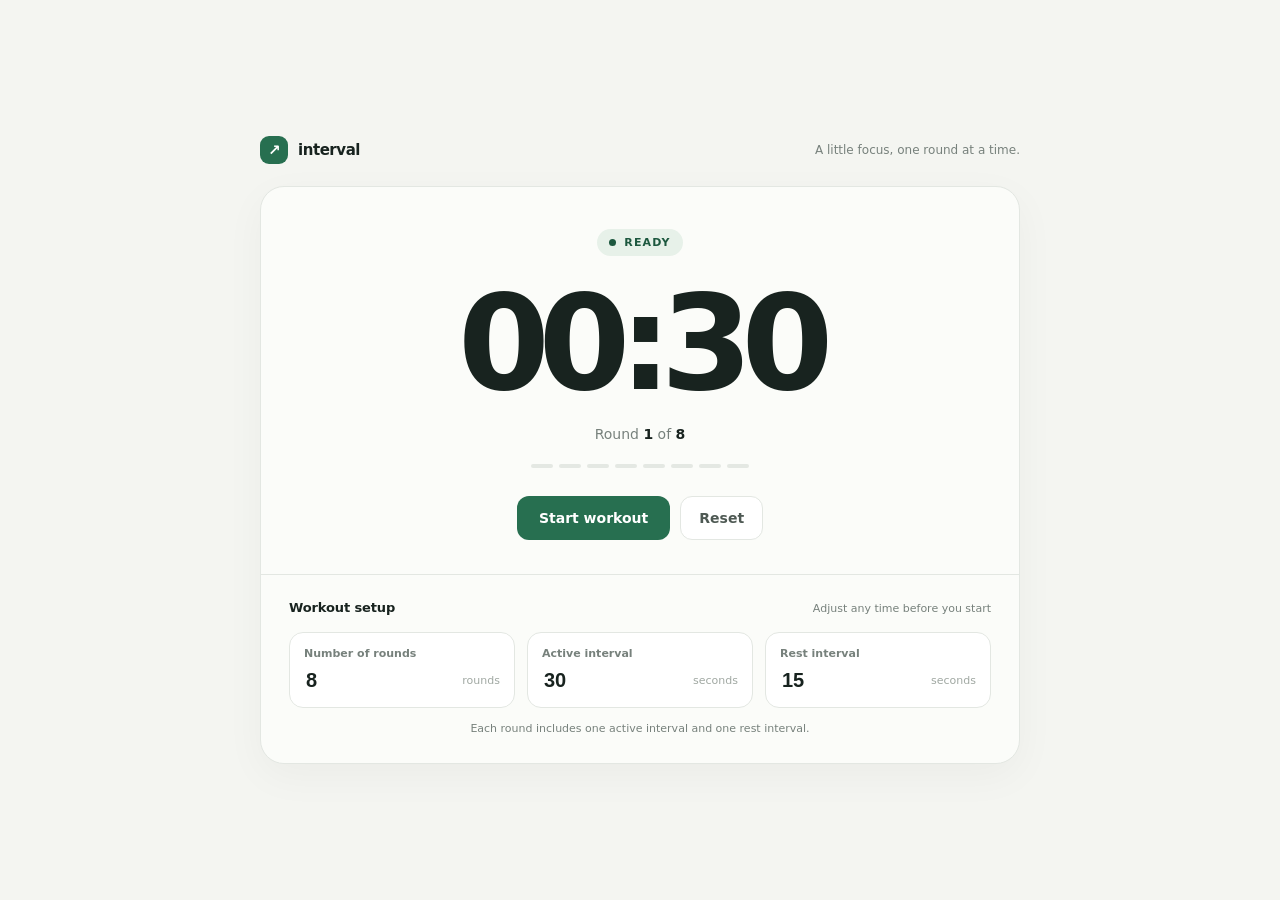
==== interval-timer.html @ f5f646c1 "initial commit" ====
<!doctype html>
<html lang="en">
<head>
  <meta charset="utf-8">
  <meta name="viewport" content="width=device-width, initial-scale=1">
  <meta name="theme-color" content="#f4f5f1">
  <title>Interval — Workout Timer</title>
  <link rel="stylesheet" href="interval-timer.css">
</head>
<body>
  <main class="app">
    <header><div class="brand"><span class="brand-mark">↗</span> interval</div><div class="tag">A little focus, one round at a time.</div></header>
    <section class="card" aria-label="Workout interval timer">
      <div class="timer" id="timerPanel">
        <div class="phase" id="phase"><span class="dot"></span><span id="phaseText">Ready</span></div>
        <div class="clock" id="clock" aria-live="polite">00:30</div>
        <div class="round" id="roundText">Round <strong>1</strong> of <strong>8</strong></div>
        <div class="progress" id="progress" aria-hidden="true"></div>
        <div class="controls">
          <button class="primary" id="startBtn">Start workout</button>
          <button class="secondary" id="resetBtn">Reset</button>
        </div>
      </div>
      <div class="settings">
        <div class="settings-head"><h2>Workout setup</h2><span class="settings-note">Adjust any time before you start</span></div>
        <div class="fields">
          <div class="field"><label for="rounds">Number of rounds</label><div class="input-row"><input id="rounds" type="number" min="1" max="50" value="8"><span class="unit">rounds</span></div></div>
          <div class="field"><label for="active">Active interval</label><div class="input-row"><input id="active" type="number" min="1" max="5999" value="30"><span class="unit">seconds</span></div></div>
          <div class="field"><label for="rest">Rest interval</label><div class="input-row"><input id="rest" type="number" min="1" max="5999" value="15"><span class="unit">seconds</span></div></div>
        </div>
        <div class="hint">Each round includes one active interval and one rest interval.</div>
      </div>
    </section>
  </main>
  <script src="interval-timer.js" defer></script>
</body>
</html>
---- interval-timer.css ----
:root { color-scheme: light; --ink:#18231f; --muted:#77817c; --line:#e3e7e2; --paper:#fbfcf9; --green:#276f50; --green-dark:#1d583f; --mint:#e7f1e9; --orange:#b9623c; --orange-pale:#f8ebe5; }
    * { box-sizing:border-box }
    body { margin:0; min-height:100vh; background:#f4f5f1; color:var(--ink); font-family:Inter, ui-sans-serif, system-ui, -apple-system, BlinkMacSystemFont, "Segoe UI", sans-serif; display:grid; place-items:center; padding:28px 18px; }
    .app { width:min(100%, 760px); }
    header { display:flex; justify-content:space-between; align-items:center; margin-bottom:22px; }
    .brand { font-size:15px; font-weight:750; letter-spacing:-.03em; display:flex; align-items:center; gap:10px; }
    .brand-mark { width:28px;height:28px;border-radius:9px;background:var(--green);display:grid;place-items:center;color:white;font-size:15px; }
    .tag { color:var(--muted); font-size:12px; }
    .card { background:var(--paper); border:1px solid var(--line); border-radius:24px; box-shadow:0 12px 42px #18231f0a; overflow:hidden; }
    .timer { text-align:center; padding:42px 24px 34px; transition:background .25s; }
    .timer.rest { background:linear-gradient(180deg,#fffaf7,#fbfcf9 72%); }
    .phase { display:inline-flex; align-items:center; gap:8px; border-radius:999px; padding:7px 12px; background:var(--mint); color:var(--green-dark); font-size:11px; font-weight:750; letter-spacing:.1em; text-transform:uppercase; }
    .rest .phase { background:var(--orange-pale); color:var(--orange); }
    .dot { width:7px;height:7px;border-radius:50%;background:currentColor; }
    .clock { font-variant-numeric:tabular-nums; font-weight:650; font-size:clamp(76px,17vw,132px); letter-spacing:-.085em; line-height:1.15; margin:12px 0 6px; }
    .round { color:var(--muted); font-size:14px; }
    .round strong { color:var(--ink); font-weight:650; }
    .progress { display:flex; justify-content:center; gap:6px; margin:22px 0 28px; }
    .progress span { width:22px;height:4px;border-radius:9px;background:#e4e8e3; }
    .progress span.done { background:var(--green); }
    .rest .progress span.done { background:var(--orange); }
    .controls { display:flex; gap:10px; justify-content:center; }
    button { font:inherit; border:0; cursor:pointer; transition:transform .12s,background .15s; }
    button:active { transform:scale(.97); }
    .primary { min-width:148px; border-radius:12px; padding:14px 22px; color:white; background:var(--green); font-size:14px; font-weight:700; }
    .primary:hover { background:var(--green-dark); }
    .secondary { border:1px solid var(--line); border-radius:12px; padding:13px 18px; background:white; color:#4e5953; font-size:14px; font-weight:650; }
    .secondary:hover { background:#f5f7f3; }
    .settings { border-top:1px solid var(--line); padding:25px 28px 28px; }
    .settings-head { display:flex; align-items:baseline; justify-content:space-between; margin-bottom:17px; }
    .settings h2 { font-size:13px; margin:0; letter-spacing:-.01em; }
    .settings-note { font-size:11px; color:var(--muted); }
    .fields { display:grid; grid-template-columns:repeat(3,1fr); gap:12px; }
    .field { padding:14px; border:1px solid var(--line); border-radius:14px; background:white; }
    label { display:block; color:var(--muted); font-size:11px; font-weight:650; margin-bottom:8px; }
    .input-row { display:flex; align-items:center; gap:7px; }
    input { min-width:0;width:100%; border:0; outline:0; color:var(--ink); font:650 20px inherit; font-size:20px; font-weight:650; background:transparent; }
    .unit { color:#a0a8a2; font-size:11px; }
    .hint { margin-top:14px; font-size:11px; color:var(--muted); text-align:center; }
    .complete .phase { background:#e9eef5;color:#4c6282; }
    @media(max-width:560px) { body{padding:14px}.timer{padding:34px 16px 28px}.settings{padding:21px 17px 24px}.fields{grid-template-columns:1fr;gap:9px}.field{display:flex;align-items:center;justify-content:space-between;padding:12px 14px}.field label{margin:0}.input-row{width:116px}.settings-note{display:none}.tag{font-size:11px} }
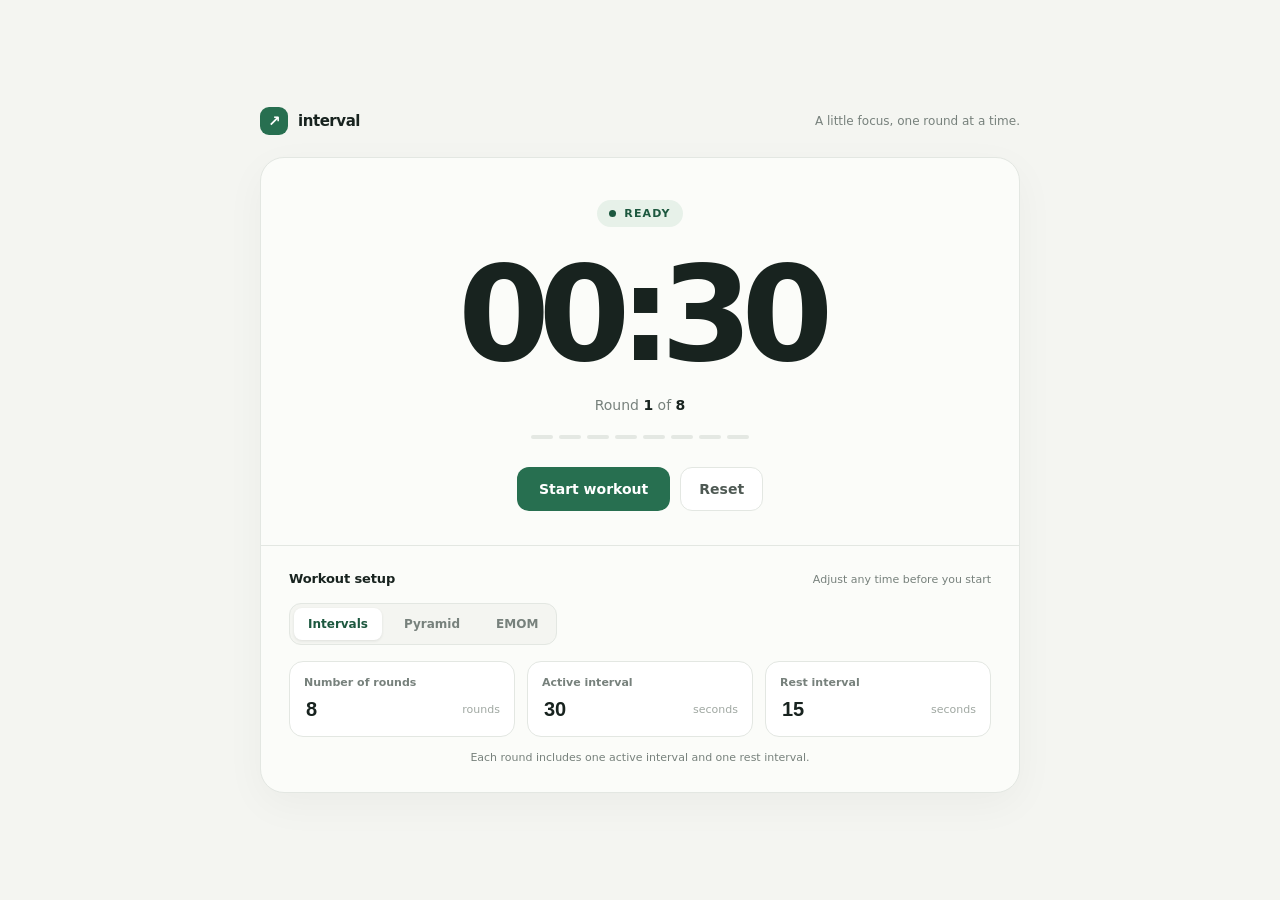
==== commit 90f76a27: "Add pyramid and EMOM workout modes" ====
--- a/interval-timer.html
+++ b/interval-timer.html
@@ -23,12 +23,35 @@
       </div>
       <div class="settings">
         <div class="settings-head"><h2>Workout setup</h2><span class="settings-note">Adjust any time before you start</span></div>
-        <div class="fields">
-          <div class="field"><label for="rounds">Number of rounds</label><div class="input-row"><input id="rounds" type="number" min="1" max="50" value="8"><span class="unit">rounds</span></div></div>
-          <div class="field"><label for="active">Active interval</label><div class="input-row"><input id="active" type="number" min="1" max="5999" value="30"><span class="unit">seconds</span></div></div>
-          <div class="field"><label for="rest">Rest interval</label><div class="input-row"><input id="rest" type="number" min="1" max="5999" value="15"><span class="unit">seconds</span></div></div>
+        <div class="mode-switch" role="group" aria-label="Timer mode">
+          <button class="mode-button selected" id="intervalModeBtn" type="button" aria-pressed="true">Intervals</button>
+          <button class="mode-button" id="pyramidModeBtn" type="button" aria-pressed="false">Pyramid</button>
+          <button class="mode-button" id="emomModeBtn" type="button" aria-pressed="false">EMOM</button>
         </div>
-        <div class="hint">Each round includes one active interval and one rest interval.</div>
+        <div class="mode-settings" id="intervalSettings">
+          <div class="fields">
+            <div class="field"><label for="rounds">Number of rounds</label><div class="input-row"><input id="rounds" type="number" min="1" max="50" value="8"><span class="unit">rounds</span></div></div>
+            <div class="field"><label for="active">Active interval</label><div class="input-row"><input id="active" type="number" min="1" max="5999" value="30"><span class="unit">seconds</span></div></div>
+            <div class="field"><label for="rest">Rest interval</label><div class="input-row"><input id="rest" type="number" min="1" max="5999" value="15"><span class="unit">seconds</span></div></div>
+          </div>
+          <div class="hint">Each round includes one active interval and one rest interval.</div>
+        </div>
+        <div class="mode-settings" id="pyramidSettings" hidden>
+          <div class="fields">
+            <div class="field"><label for="pyramidMax">Peak duration</label><div class="input-row"><input id="pyramidMax" type="number" min="1" max="5999" value="300"><span class="unit">seconds</span></div></div>
+            <div class="field"><label for="pyramidIncrement">Step increment</label><div class="input-row"><input id="pyramidIncrement" type="number" min="1" max="5999" value="30"><span class="unit">seconds</span></div></div>
+            <div class="field"><label for="pyramidRest">Rest interval</label><div class="input-row"><input id="pyramidRest" type="number" min="1" max="5999" value="15"><span class="unit">seconds</span></div></div>
+          </div>
+          <div class="hint">The timer climbs to the peak, then descends by the same steps. Each step is followed by rest.</div>
+        </div>
+        <div class="mode-settings" id="emomSettings" hidden>
+          <div class="fields">
+            <div class="field"><label for="emomDuration">Total duration</label><div class="input-row"><input id="emomDuration" type="number" min="1" max="5999" value="20"><span class="unit">minutes</span></div></div>
+            <div class="field"><label for="emomPeriod">Period length</label><div class="input-row"><input id="emomPeriod" type="number" min="1" max="359940" value="30"><span class="unit">seconds</span></div></div>
+            <div class="field"><span class="field-label">Planned periods</span><div class="input-row"><output id="emomPeriodCount">40</output><span class="unit">periods</span></div></div>
+          </div>
+          <div class="hint">Do your reps at each chime; rest for the remainder of each period.</div>
+        </div>
       </div>
     </section>
   </main>
--- a/interval-timer.css
+++ b/interval-timer.css
@@ -1,41 +1,353 @@
-:root { color-scheme: light; --ink:#18231f; --muted:#77817c; --line:#e3e7e2; --paper:#fbfcf9; --green:#276f50; --green-dark:#1d583f; --mint:#e7f1e9; --orange:#b9623c; --orange-pale:#f8ebe5; }
-    * { box-sizing:border-box }
-    body { margin:0; min-height:100vh; background:#f4f5f1; color:var(--ink); font-family:Inter, ui-sans-serif, system-ui, -apple-system, BlinkMacSystemFont, "Segoe UI", sans-serif; display:grid; place-items:center; padding:28px 18px; }
-    .app { width:min(100%, 760px); }
-    header { display:flex; justify-content:space-between; align-items:center; margin-bottom:22px; }
-    .brand { font-size:15px; font-weight:750; letter-spacing:-.03em; display:flex; align-items:center; gap:10px; }
-    .brand-mark { width:28px;height:28px;border-radius:9px;background:var(--green);display:grid;place-items:center;color:white;font-size:15px; }
-    .tag { color:var(--muted); font-size:12px; }
-    .card { background:var(--paper); border:1px solid var(--line); border-radius:24px; box-shadow:0 12px 42px #18231f0a; overflow:hidden; }
-    .timer { text-align:center; padding:42px 24px 34px; transition:background .25s; }
-    .timer.rest { background:linear-gradient(180deg,#fffaf7,#fbfcf9 72%); }
-    .phase { display:inline-flex; align-items:center; gap:8px; border-radius:999px; padding:7px 12px; background:var(--mint); color:var(--green-dark); font-size:11px; font-weight:750; letter-spacing:.1em; text-transform:uppercase; }
-    .rest .phase { background:var(--orange-pale); color:var(--orange); }
-    .dot { width:7px;height:7px;border-radius:50%;background:currentColor; }
-    .clock { font-variant-numeric:tabular-nums; font-weight:650; font-size:clamp(76px,17vw,132px); letter-spacing:-.085em; line-height:1.15; margin:12px 0 6px; }
-    .round { color:var(--muted); font-size:14px; }
-    .round strong { color:var(--ink); font-weight:650; }
-    .progress { display:flex; justify-content:center; gap:6px; margin:22px 0 28px; }
-    .progress span { width:22px;height:4px;border-radius:9px;background:#e4e8e3; }
-    .progress span.done { background:var(--green); }
-    .rest .progress span.done { background:var(--orange); }
-    .controls { display:flex; gap:10px; justify-content:center; }
-    button { font:inherit; border:0; cursor:pointer; transition:transform .12s,background .15s; }
-    button:active { transform:scale(.97); }
-    .primary { min-width:148px; border-radius:12px; padding:14px 22px; color:white; background:var(--green); font-size:14px; font-weight:700; }
-    .primary:hover { background:var(--green-dark); }
-    .secondary { border:1px solid var(--line); border-radius:12px; padding:13px 18px; background:white; color:#4e5953; font-size:14px; font-weight:650; }
-    .secondary:hover { background:#f5f7f3; }
-    .settings { border-top:1px solid var(--line); padding:25px 28px 28px; }
-    .settings-head { display:flex; align-items:baseline; justify-content:space-between; margin-bottom:17px; }
-    .settings h2 { font-size:13px; margin:0; letter-spacing:-.01em; }
-    .settings-note { font-size:11px; color:var(--muted); }
-    .fields { display:grid; grid-template-columns:repeat(3,1fr); gap:12px; }
-    .field { padding:14px; border:1px solid var(--line); border-radius:14px; background:white; }
-    label { display:block; color:var(--muted); font-size:11px; font-weight:650; margin-bottom:8px; }
-    .input-row { display:flex; align-items:center; gap:7px; }
-    input { min-width:0;width:100%; border:0; outline:0; color:var(--ink); font:650 20px inherit; font-size:20px; font-weight:650; background:transparent; }
-    .unit { color:#a0a8a2; font-size:11px; }
-    .hint { margin-top:14px; font-size:11px; color:var(--muted); text-align:center; }
-    .complete .phase { background:#e9eef5;color:#4c6282; }
-    @media(max-width:560px) { body{padding:14px}.timer{padding:34px 16px 28px}.settings{padding:21px 17px 24px}.fields{grid-template-columns:1fr;gap:9px}.field{display:flex;align-items:center;justify-content:space-between;padding:12px 14px}.field label{margin:0}.input-row{width:116px}.settings-note{display:none}.tag{font-size:11px} }
+:root {
+  color-scheme: light;
+  --ink: #18231f;
+  --muted: #77817c;
+  --line: #e3e7e2;
+  --paper: #fbfcf9;
+  --green: #276f50;
+  --green-dark: #1d583f;
+  --mint: #e7f1e9;
+  --orange: #b9623c;
+  --orange-pale: #f8ebe5;
+}
+
+* {
+  box-sizing: border-box;
+}
+
+body {
+  margin: 0;
+  min-height: 100vh;
+  background: #f4f5f1;
+  color: var(--ink);
+  font-family: Inter, ui-sans-serif, system-ui, -apple-system, BlinkMacSystemFont, "Segoe UI", sans-serif;
+  display: grid;
+  place-items: center;
+  padding: 28px 18px;
+}
+
+.app {
+  width: min(100%, 760px);
+}
+
+header {
+  display: flex;
+  justify-content: space-between;
+  align-items: center;
+  margin-bottom: 22px;
+}
+
+.brand {
+  font-size: 15px;
+  font-weight: 750;
+  letter-spacing: -.03em;
+  display: flex;
+  align-items: center;
+  gap: 10px;
+}
+
+.brand-mark {
+  width: 28px;
+  height: 28px;
+  border-radius: 9px;
+  background: var(--green);
+  display: grid;
+  place-items: center;
+  color: white;
+  font-size: 15px;
+}
+
+.tag {
+  color: var(--muted);
+  font-size: 12px;
+}
+
+.card {
+  background: var(--paper);
+  border: 1px solid var(--line);
+  border-radius: 24px;
+  box-shadow: 0 12px 42px #18231f0a;
+  overflow: hidden;
+}
+
+.timer {
+  text-align: center;
+  padding: 42px 24px 34px;
+  transition: background .25s;
+}
+
+.timer.rest {
+  background: linear-gradient(180deg, #fffaf7, #fbfcf9 72%);
+}
+
+.phase {
+  display: inline-flex;
+  align-items: center;
+  gap: 8px;
+  border-radius: 999px;
+  padding: 7px 12px;
+  background: var(--mint);
+  color: var(--green-dark);
+  font-size: 11px;
+  font-weight: 750;
+  letter-spacing: .1em;
+  text-transform: uppercase;
+}
+
+.rest .phase {
+  background: var(--orange-pale);
+  color: var(--orange);
+}
+
+.dot {
+  width: 7px;
+  height: 7px;
+  border-radius: 50%;
+  background: currentColor;
+}
+
+.clock {
+  font-variant-numeric: tabular-nums;
+  font-weight: 650;
+  font-size: clamp(76px, 17vw, 132px);
+  letter-spacing: -.085em;
+  line-height: 1.15;
+  margin: 12px 0 6px;
+}
+
+.round {
+  color: var(--muted);
+  font-size: 14px;
+}
+
+.round strong {
+  color: var(--ink);
+  font-weight: 650;
+}
+
+.progress {
+  display: flex;
+  justify-content: center;
+  gap: 6px;
+  margin: 22px 0 28px;
+}
+
+.progress span {
+  width: 22px;
+  height: 4px;
+  border-radius: 9px;
+  background: #e4e8e3;
+}
+
+.progress span.done {
+  background: var(--green);
+}
+
+.rest .progress span.done {
+  background: var(--orange);
+}
+
+.controls {
+  display: flex;
+  gap: 10px;
+  justify-content: center;
+}
+
+button {
+  font: inherit;
+  border: 0;
+  cursor: pointer;
+  transition: transform .12s, background .15s;
+}
+
+button:active {
+  transform: scale(.97);
+}
+
+.primary {
+  min-width: 148px;
+  border-radius: 12px;
+  padding: 14px 22px;
+  color: white;
+  background: var(--green);
+  font-size: 14px;
+  font-weight: 700;
+}
+
+.primary:hover {
+  background: var(--green-dark);
+}
+
+.secondary {
+  border: 1px solid var(--line);
+  border-radius: 12px;
+  padding: 13px 18px;
+  background: white;
+  color: #4e5953;
+  font-size: 14px;
+  font-weight: 650;
+}
+
+.secondary:hover {
+  background: #f5f7f3;
+}
+
+.settings {
+  border-top: 1px solid var(--line);
+  padding: 25px 28px 28px;
+}
+
+.settings-head {
+  display: flex;
+  align-items: baseline;
+  justify-content: space-between;
+  margin-bottom: 17px;
+}
+
+.mode-switch {
+  display: flex;
+  gap: 8px;
+  margin-bottom: 16px;
+  padding: 4px;
+  width: fit-content;
+  border: 1px solid var(--line);
+  border-radius: 12px;
+  background: #f4f5f1;
+}
+
+.mode-button {
+  padding: 9px 14px;
+  border-radius: 8px;
+  background: transparent;
+  color: var(--muted);
+  font-size: 12px;
+  font-weight: 650;
+}
+
+.mode-button.selected {
+  background: white;
+  color: var(--green-dark);
+  box-shadow: 0 1px 3px #18231f18;
+}
+
+.mode-button:focus-visible {
+  outline: 2px solid var(--green);
+  outline-offset: 2px;
+}
+
+.settings h2 {
+  font-size: 13px;
+  margin: 0;
+  letter-spacing: -.01em;
+}
+
+.settings-note {
+  font-size: 11px;
+  color: var(--muted);
+}
+
+.fields {
+  display: grid;
+  grid-template-columns: repeat(3, 1fr);
+  gap: 12px;
+}
+
+.field {
+  padding: 14px;
+  border: 1px solid var(--line);
+  border-radius: 14px;
+  background: white;
+}
+
+label,
+.field-label {
+  display: block;
+  color: var(--muted);
+  font-size: 11px;
+  font-weight: 650;
+  margin-bottom: 8px;
+}
+
+.input-row {
+  display: flex;
+  align-items: center;
+  gap: 7px;
+}
+
+.input-row output {
+  color: var(--ink);
+  font-size: 20px;
+  font-weight: 650;
+}
+
+input {
+  min-width: 0;
+  width: 100%;
+  border: 0;
+  outline: 0;
+  color: var(--ink);
+  font: 650 20px inherit;
+  font-size: 20px;
+  font-weight: 650;
+  background: transparent;
+}
+
+.unit {
+  color: #a0a8a2;
+  font-size: 11px;
+}
+
+.hint {
+  margin-top: 14px;
+  font-size: 11px;
+  color: var(--muted);
+  text-align: center;
+}
+
+.complete .phase {
+  background: #e9eef5;
+  color: #4c6282;
+}
+
+@media (max-width: 560px) {
+  body {
+    padding: 14px;
+  }
+
+  .timer {
+    padding: 34px 16px 28px;
+  }
+
+  .settings {
+    padding: 21px 17px 24px;
+  }
+
+  .fields {
+    grid-template-columns: 1fr;
+    gap: 9px;
+  }
+
+  .field {
+    display: flex;
+    align-items: center;
+    justify-content: space-between;
+    padding: 12px 14px;
+  }
+
+  .field label,
+  .field-label {
+    margin: 0;
+  }
+
+  .input-row {
+    width: 116px;
+  }
+
+  .settings-note {
+    display: none;
+  }
+
+  .tag {
+    font-size: 11px;
+  }
+}
